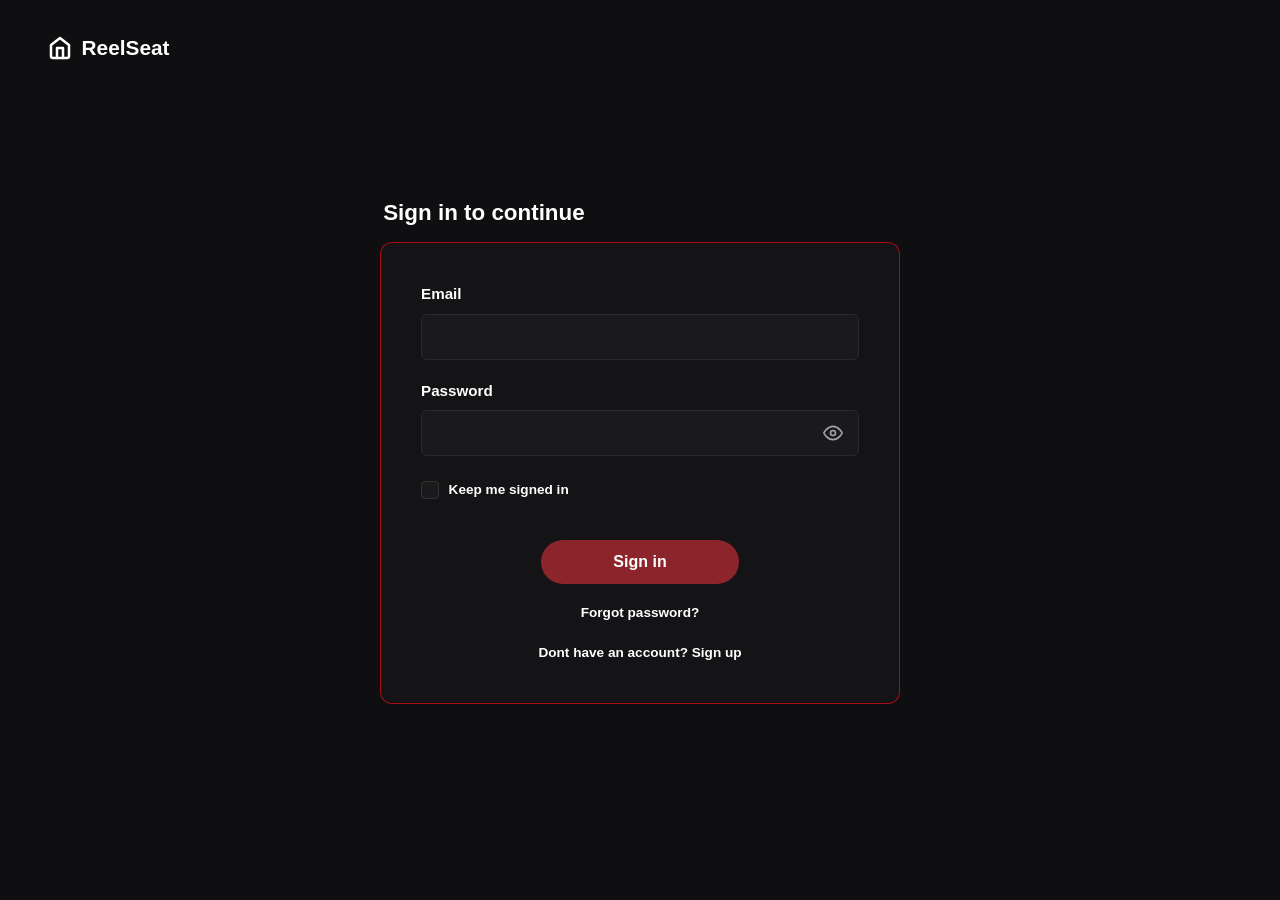
==== index.html @ 34300dc8 "indexdone" ====
<!doctype html>
<html lang="en">
  <head>
    <meta charset="UTF-8" />
    <meta name="viewport" content="width=device-width, initial-scale=1.0" />
    <title>Sign In - ReelSeat</title>
    <link rel="stylesheet" href="assets/css/global.css" />
    <link rel="stylesheet" href="assets/css/auth.css" />
  </head>
  <body class="auth-layout">
    <!-- Simplified Logo Header -->
    <header class="auth-header">
      <a href="index.html" class="nav-brand">
        <!-- SVG matching the house icon in the mockup -->
        <svg
          width="24"
          height="24"
          viewBox="0 0 24 24"
          fill="none"
          stroke="currentColor"
          stroke-width="2.5"
          stroke-linecap="round"
          stroke-linejoin="round"
        >
          <path d="M3 9l9-7 9 7v11a2 2 0 0 1-2 2H5a2 2 0 0 1-2-2z"></path>
          <polyline points="9 22 9 12 15 12 15 22"></polyline>
        </svg>
        <span class="logo-text">ReelSeat</span>
      </a>
    </header>

    <main class="auth-main">
      <div class="auth-container">
        <h2 class="auth-title">Sign in to continue</h2>

        <div class="auth-box">
          <form id="loginForm">
            <!-- Email Field -->
            <div class="input-group">
              <label for="email">Email</label>
              <input type="email" id="email" required />
            </div>

            <!-- Password Field -->
            <div class="input-group">
              <label for="password">Password</label>
              <div class="password-wrapper">
                <input type="password" id="password" required />
                <!-- SVG matching the eye icon in the mockup -->
                <button
                  type="button"
                  class="eye-icon"
                  aria-label="Toggle password visibility"
                >
                  <svg
                    width="20"
                    height="20"
                    viewBox="0 0 24 24"
                    fill="none"
                    stroke="currentColor"
                    stroke-width="2"
                  >
                    <path
                      d="M1 12s4-8 11-8 11 8 11 8-4 8-11 8-11-8-11-8z"
                    ></path>
                    <circle cx="12" cy="12" r="3"></circle>
                  </svg>
                </button>
              </div>
            </div>

            <!-- Remember Me -->
            <div class="checkbox-group">
              <input type="checkbox" id="remember" />
              <label for="remember">Keep me signed in</label>
            </div>

            <!-- Actions -->
            <div class="form-actions">
              <button type="submit" class="btn-primary auth-submit">
                Sign in
              </button>
              <a href="#" class="forgot-link">Forgot password?</a>
              <p class="signup-prompt">
                Dont have an account?
                <a href="#" class="signup-link">Sign up</a>
              </p>
            </div>
          </form>
        </div>
      </div>
    </main>
  </body>
</html>
---- assets/css/global.css ----
/* Design Tokens & Theme Colors */
:root {
  --bg-main: #121214;
  --bg-card: #1e1e24;
  --bg-card-hover: #2a2a32;
  --accent-red: #e50914;
  --accent-red-hover: #f6121d;
  --text-main: #ffffff;
  --text-muted: #a1a1aa;
  --border-color: #27272a;
  
  /* Status Colors for HCI Feedback */
  --seat-available: #3f3f46;
  --seat-selected: #22c55e;
  --seat-taken: #ef4444;
}

/* Global Box Reset */
* {
  box-sizing: border-box;
  margin: 0;
  padding: 0;
}

body {
  background-color: var(--bg-main);
  color: var(--text-main);
  font-family: -apple-system, BlinkMacSystemFont, "Segoe UI", Roboto, Oxygen, Ubuntu, Cantarell, sans-serif;
  line-height: 1.5;
  min-height: 100vh;
  display: flex;
  flex-direction: column;
}

/* Navigation Header */
.navbar {
  display: flex;
  justify-content: space-between;
  align-items: center;
  padding: 1.2rem 2.5rem;
  background-color: var(--bg-main);
  border-bottom: 1px solid var(--border-color);
  position: sticky;
  top: 0;
  z-index: 100;
}

.nav-brand {
  display: flex;
  align-items: center;
  gap: 0.6rem;
  font-weight: 700;
  font-size: 1.3rem;
  color: var(--text-main);
  text-decoration: none;
}

.nav-icons {
  display: flex;
  align-items: center;
  gap: 1.25rem;
}

/* Reusable Buttons */
.btn-primary {
  background-color: var(--accent-red);
  color: var(--text-main);
  border: none;
  padding: 0.75rem 1.5rem;
  border-radius: 8px;
  font-weight: 600;
  font-size: 0.95rem;
  cursor: pointer;
  transition: background-color 0.2s ease, transform 0.1s ease;
}

.btn-primary:hover {
  background-color: var(--accent-red-hover);
}

.btn-primary:active {
  transform: scale(0.98);
}

.icon-btn {
  background: none;
  border: none;
  color: var(--text-main);
  font-size: 1.25rem;
  cursor: pointer;
  opacity: 0.8;
  transition: opacity 0.2s ease;
  display: flex;
  align-items: center;
  justify-content: center;
}

.icon-btn:hover {
  opacity: 1;
}

/* Common Layout Container */
.main-content {
  flex: 1;
  width: 100%;
  max-width: 1200px;
  margin: 0 auto;
  padding: 2rem 1.5rem;
}
---- assets/css/auth.css ----
/* Layout specifically for the login screen */
.auth-layout {
  display: flex;
  flex-direction: column;
  height: 100vh;
  background-color: #0f0f11; 
}

.auth-header {
  padding: 2rem 3rem;
  position: absolute;
  top: 0;
  left: 0;
}

.auth-main {
  flex: 1;
  display: flex;
  align-items: center;
  justify-content: center;
  padding: 2rem;
}

.auth-container {
  width: 100%;
  max-width: 520px;
}

.auth-title {
  font-size: 1.4rem;
  font-weight: 700;
  margin-bottom: 0.8rem;
  margin-left: 0.2rem;
}

/* Red-bordered container matching the mockup */
.auth-box {
  background-color: #141416;
  border: 1px solid rgba(229, 9, 20, 0.7); /* Pulls from your --accent-red */
  border-radius: 12px;
  padding: 2.5rem;
}

/* Form Inputs */
.input-group {
  margin-bottom: 1.25rem;
}

.input-group label {
  display: block;
  font-weight: 700;
  font-size: 0.95rem;
  margin-bottom: 0.5rem;
}

.input-group input[type="email"],
.input-group input[type="password"] {
  width: 100%;
  padding: 0.8rem 1rem;
  background-color: #1a1a1c;
  border: 1px solid #2a2a2c;
  border-radius: 6px;
  color: var(--text-main);
  font-size: 1rem;
  transition: border-color 0.2s ease;
}

.input-group input:focus {
  outline: none;
  border-color: var(--accent-red);
}

.password-wrapper {
  position: relative;
}

.eye-icon {
  position: absolute;
  right: 1rem;
  top: 50%;
  transform: translateY(-50%);
  background: none;
  border: none;
  color: var(--text-muted);
  cursor: pointer;
  display: flex;
  align-items: center;
}

/* Checkbox */
.checkbox-group {
  display: flex;
  align-items: center;
  gap: 0.6rem;
  margin-top: 1.5rem;
  margin-bottom: 2.5rem;
}

.checkbox-group input[type="checkbox"] {
  appearance: none;
  background-color: #1a1a1c;
  border: 1px solid #333;
  width: 18px;
  height: 18px;
  border-radius: 4px;
  cursor: pointer;
  position: relative;
}

.checkbox-group input[type="checkbox"]:checked {
  background-color: var(--accent-red);
  border-color: var(--accent-red);
}

.checkbox-group label {
  font-size: 0.85rem;
  font-weight: 600;
  cursor: pointer;
}

/* Buttons and Links */
.form-actions {
  display: flex;
  flex-direction: column;
  align-items: center;
  gap: 1.2rem;
}

/* Overriding the global button to make it a pill shape for this page */
.auth-submit {
  padding: 0.8rem 4.5rem;
  border-radius: 30px; 
  font-size: 1rem;
  background-color: #8c242b; /* Darker red for inactive state, matching mockup */
}

.auth-submit:hover {
  background-color: var(--accent-red);
}

.forgot-link {
  color: var(--text-main);
  font-size: 0.85rem;
  text-decoration: none;
  font-weight: 700;
}

.signup-prompt {
  font-size: 0.85rem;
  font-weight: 600;
}

.signup-link {
  color: var(--text-main);
  text-decoration: none;
  font-weight: 800;
}
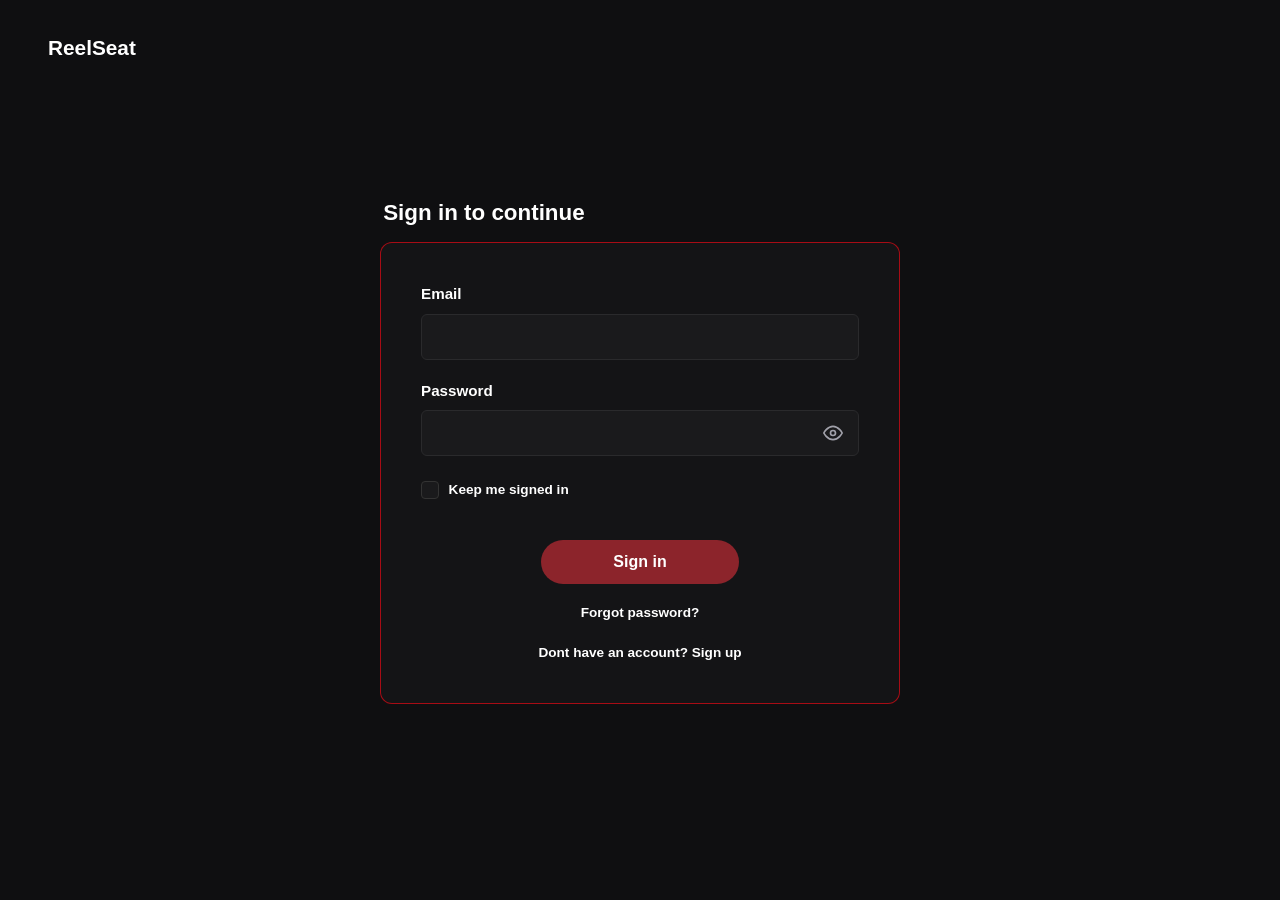
==== commit 6435ee19: "shesh" ====
--- a/index.html
+++ b/index.html
@@ -8,23 +8,8 @@
     <link rel="stylesheet" href="assets/css/auth.css" />
   </head>
   <body class="auth-layout">
-    <!-- Simplified Logo Header -->
     <header class="auth-header">
       <a href="index.html" class="nav-brand">
-        <!-- SVG matching the house icon in the mockup -->
-        <svg
-          width="24"
-          height="24"
-          viewBox="0 0 24 24"
-          fill="none"
-          stroke="currentColor"
-          stroke-width="2.5"
-          stroke-linecap="round"
-          stroke-linejoin="round"
-        >
-          <path d="M3 9l9-7 9 7v11a2 2 0 0 1-2 2H5a2 2 0 0 1-2-2z"></path>
-          <polyline points="9 22 9 12 15 12 15 22"></polyline>
-        </svg>
         <span class="logo-text">ReelSeat</span>
       </a>
     </header>
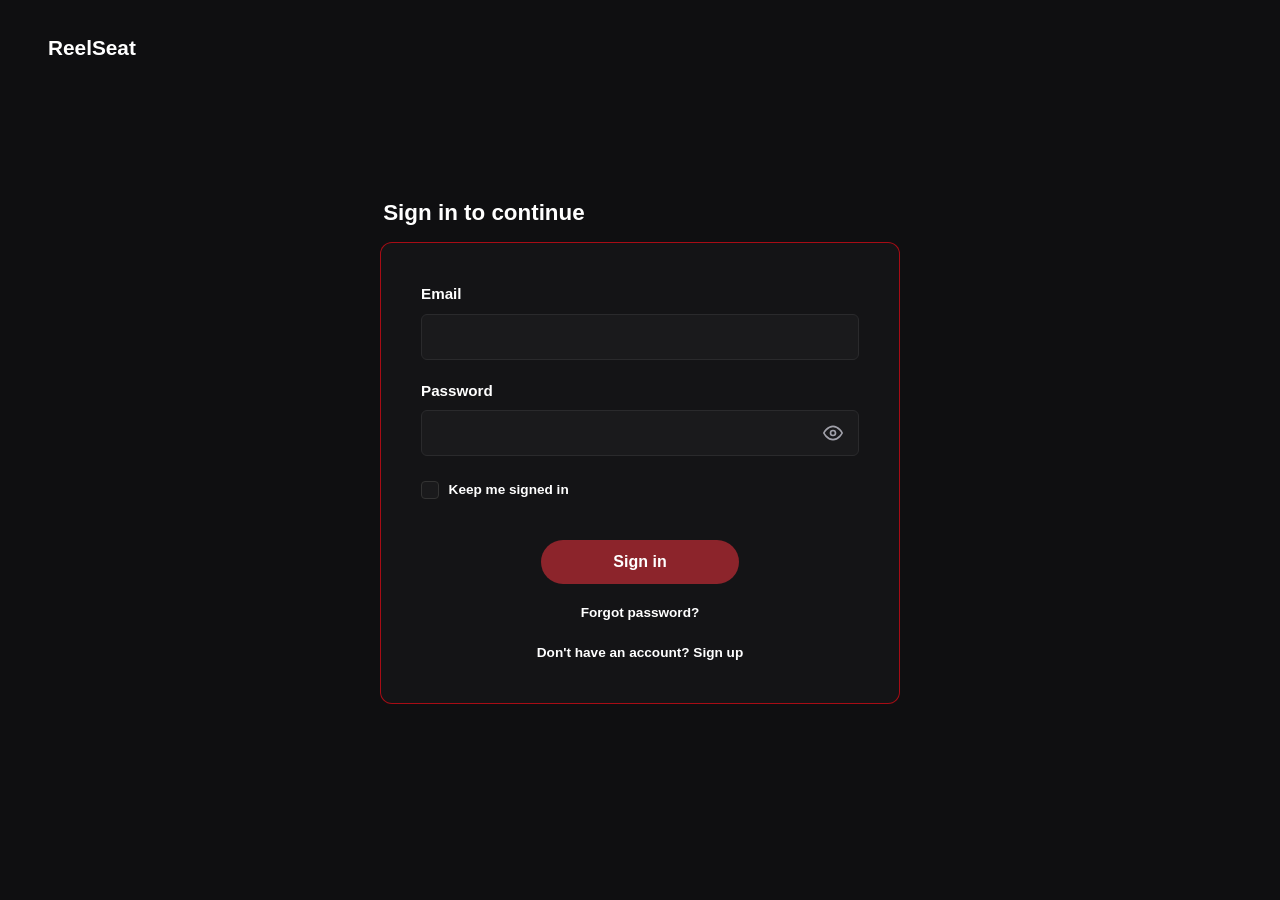
==== commit 0538c1d9: "cleaned" ====
--- a/index.html
+++ b/index.html
@@ -8,30 +8,31 @@
     <link rel="stylesheet" href="assets/css/auth.css" />
   </head>
   <body class="auth-layout">
+    <!-- Minimal Header for Authentication Screens -->
     <header class="auth-header">
       <a href="index.html" class="nav-brand">
         <span class="logo-text">ReelSeat</span>
       </a>
     </header>
 
+    <!-- Central Authentication Container -->
     <main class="auth-main">
       <div class="auth-container">
         <h2 class="auth-title">Sign in to continue</h2>
 
         <div class="auth-box">
           <form id="loginForm">
-            <!-- Email Field -->
+            <!-- Email Input Field -->
             <div class="input-group">
               <label for="email">Email</label>
               <input type="email" id="email" required />
             </div>
 
-            <!-- Password Field -->
+            <!-- Password Input Field with Visibility Toggle Button -->
             <div class="input-group">
               <label for="password">Password</label>
               <div class="password-wrapper">
                 <input type="password" id="password" required />
-                <!-- SVG matching the eye icon in the mockup -->
                 <button
                   type="button"
                   class="eye-icon"
@@ -54,20 +55,20 @@
               </div>
             </div>
 
-            <!-- Remember Me -->
+            <!-- Remember Me Control -->
             <div class="checkbox-group">
               <input type="checkbox" id="remember" />
               <label for="remember">Keep me signed in</label>
             </div>
 
-            <!-- Actions -->
+            <!-- Submit and Link Actions -->
             <div class="form-actions">
               <button type="submit" class="btn-primary auth-submit">
                 Sign in
               </button>
               <a href="#" class="forgot-link">Forgot password?</a>
               <p class="signup-prompt">
-                Dont have an account?
+                Don't have an account?
                 <a href="#" class="signup-link">Sign up</a>
               </p>
             </div>
--- a/assets/css/global.css
+++ b/assets/css/global.css
@@ -14,6 +14,10 @@
   --seat-available: #3f3f46;
   --seat-selected: #22c55e;
   --seat-taken: #ef4444;
+}
+
+html {
+  scroll-behavior: smooth;
 }
 
 /* Global Box Reset */
--- a/assets/css/auth.css
+++ b/assets/css/auth.css
@@ -1,3 +1,4 @@
+
 /* Layout specifically for the login screen */
 .auth-layout {
   display: flex;
